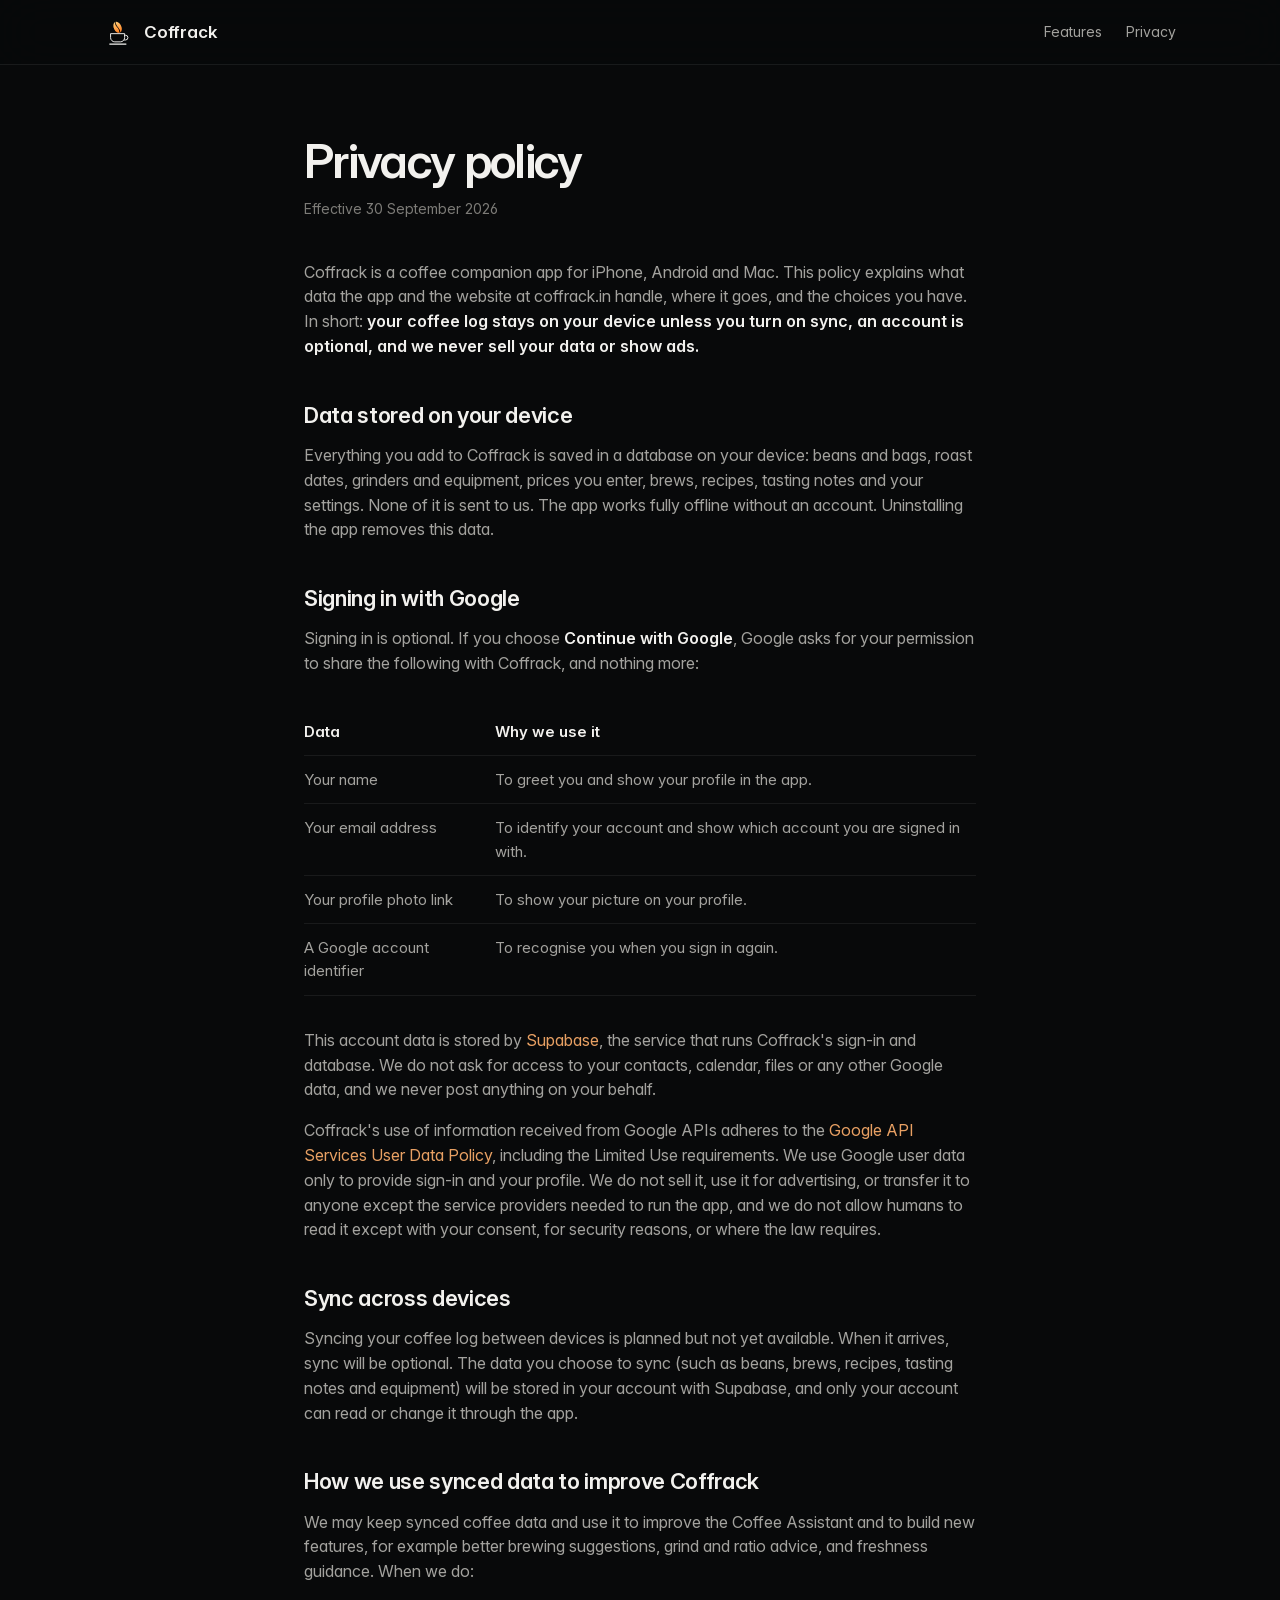
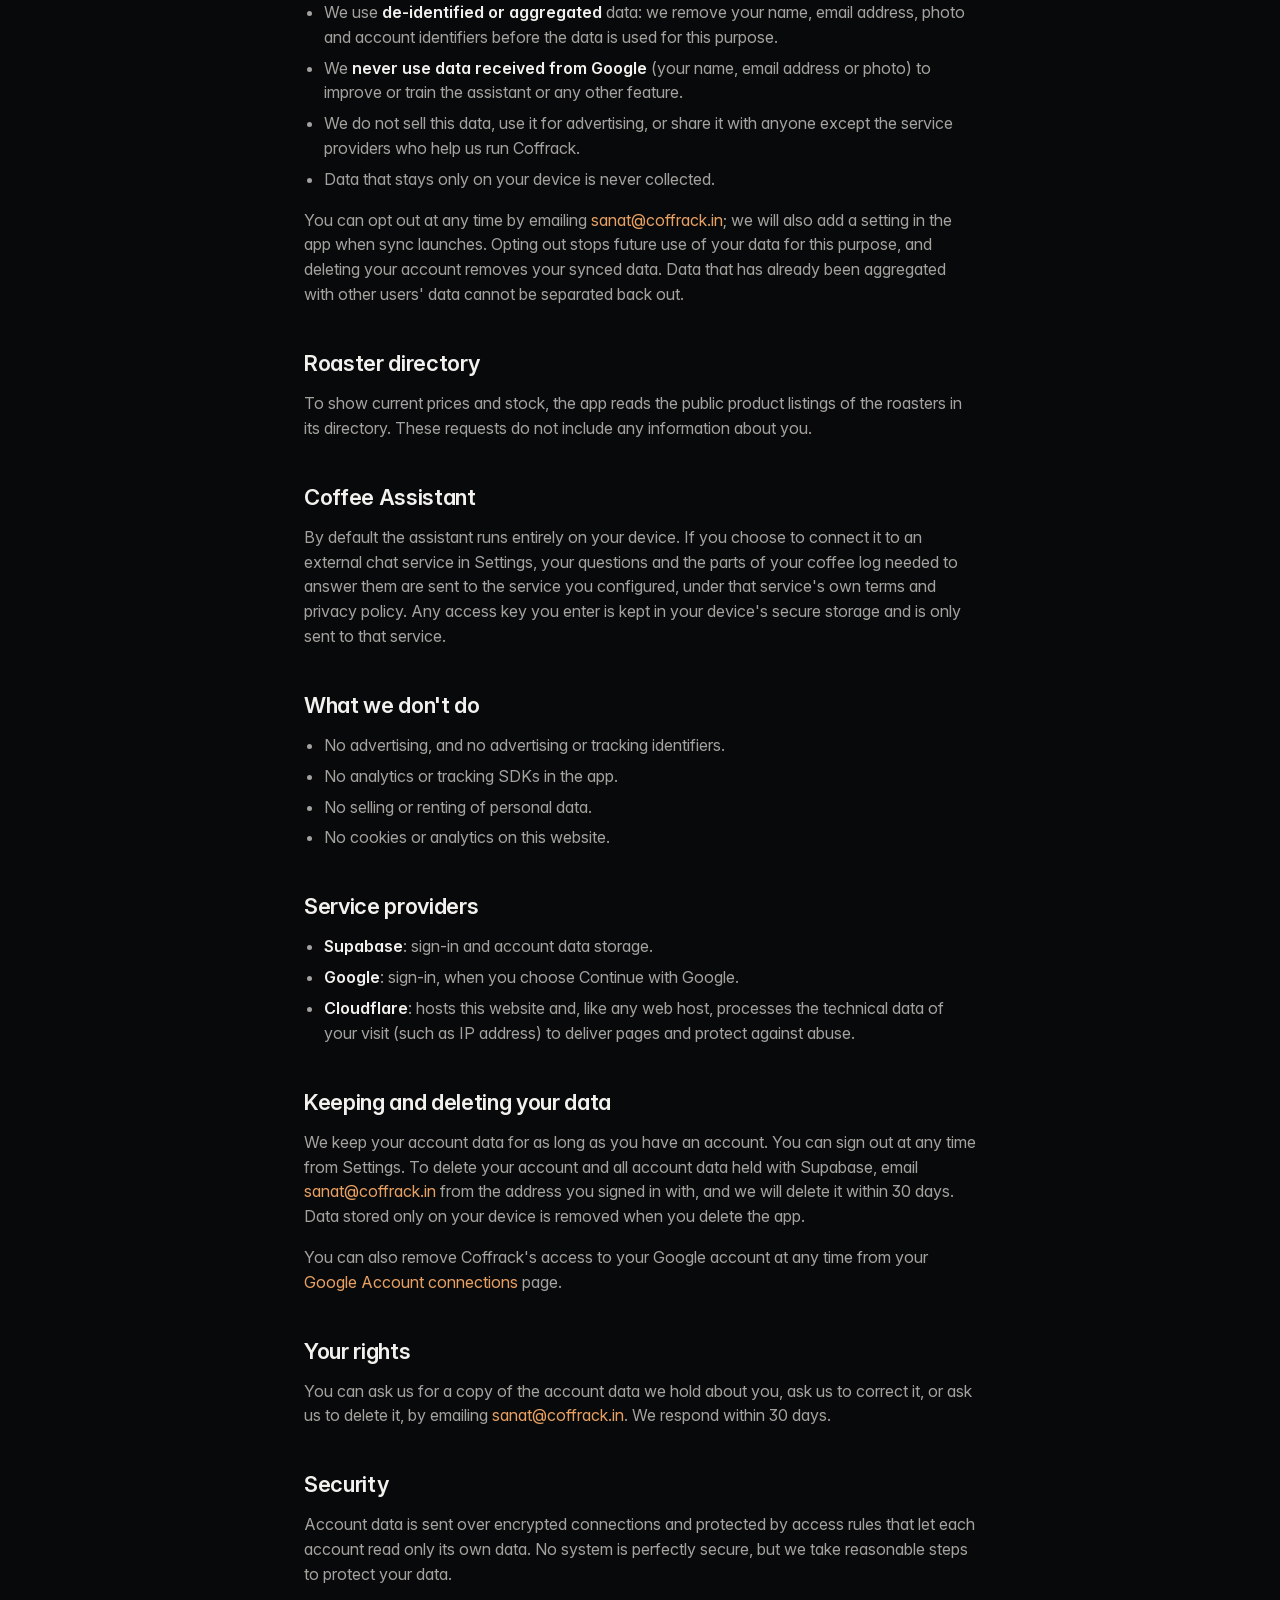
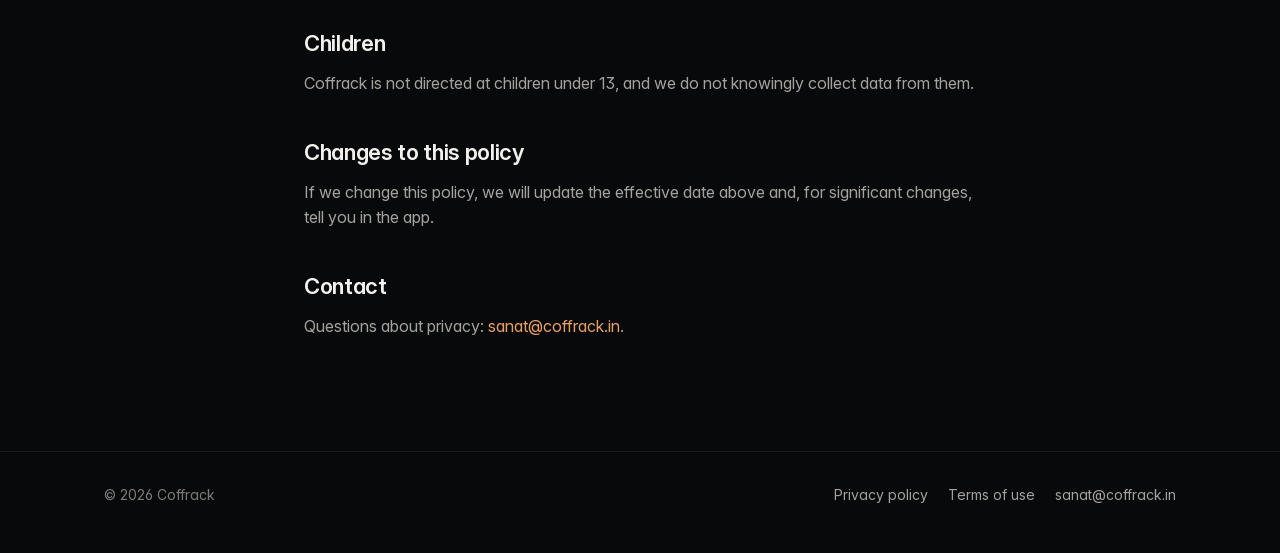
==== privacy/index.html @ 32c15b17 "feat: add Coffrack website with privacy policy and terms Static home page describing the app, plus t" ====
<!doctype html>
<html lang="en">
<head>
  <meta charset="utf-8">
  <meta name="viewport" content="width=device-width, initial-scale=1">
  <title>Privacy policy · Coffrack</title>
  <meta name="description" content="How the Coffrack app and website handle your data.">
  <meta name="theme-color" content="#08090A">
  <link rel="icon" href="../assets/logo/coffrack-logo-dark.svg" type="image/svg+xml">
  <link rel="apple-touch-icon" href="../assets/logo/coffrack-logo-dark-solid-256.png">
  <link rel="canonical" href="https://coffrack.in/privacy">
  <link rel="stylesheet" href="../styles.css">
</head>
<body>
  <a class="skip" href="#main">Skip to content</a>

  <header class="site-header">
    <div class="wrap">
      <a class="brand" href="../index.html" aria-label="Coffrack home">
        <img src="../assets/logo/coffrack-logo-dark.svg" alt="" width="30" height="30">
        Coffrack
      </a>
      <nav class="nav" aria-label="Main">
        <a href="../index.html#features">Features</a>
        <a href="../privacy/index.html" aria-current="page">Privacy</a>
      </nav>
    </div>
  </header>

  <main id="main" class="wrap doc">
    <h1>Privacy policy</h1>
    <p class="updated">Effective 30 September 2026</p>

    <p>
      Coffrack is a coffee companion app for iPhone, Android and Mac. This
      policy explains what data the app and the website at coffrack.in
      handle, where it goes, and the choices you have. In short:
      <strong>your coffee log stays on your device unless you turn on sync,
      an account is optional, and we never sell your data or show ads.</strong>
    </p>

    <h2>Data stored on your device</h2>
    <p>
      Everything you add to Coffrack is saved in a database on your device:
      beans and bags, roast dates, grinders and equipment, prices you enter,
      brews, recipes, tasting notes and your settings. None of it is sent to
      us. The app works fully offline without an account. Uninstalling the app
      removes this data.
    </p>

    <h2>Signing in with Google</h2>
    <p>
      Signing in is optional. If you choose <strong>Continue with
      Google</strong>, Google asks for your permission to share the following
      with Coffrack, and nothing more:
    </p>
    <div class="table-scroll">
      <table>
        <thead>
          <tr><th>Data</th><th>Why we use it</th></tr>
        </thead>
        <tbody>
          <tr><td>Your name</td><td>To greet you and show your profile in the app.</td></tr>
          <tr><td>Your email address</td><td>To identify your account and show which account you are signed in with.</td></tr>
          <tr><td>Your profile photo link</td><td>To show your picture on your profile.</td></tr>
          <tr><td>A Google account identifier</td><td>To recognise you when you sign in again.</td></tr>
        </tbody>
      </table>
    </div>
    <p>
      This account data is stored by <a href="https://supabase.com/privacy" rel="noopener">Supabase</a>,
      the service that runs Coffrack's sign-in and database. We do not ask for
      access to your contacts, calendar, files or any other Google data, and we
      never post anything on your behalf.
    </p>
    <p>
      Coffrack's use of information received from Google APIs adheres to the
      <a href="https://developers.google.com/terms/api-services-user-data-policy" rel="noopener">Google
      API Services User Data Policy</a>, including the Limited Use
      requirements. We use Google user data only to provide sign-in and your
      profile. We do not sell it, use it for advertising, or transfer it to
      anyone except the service providers needed to run the app, and we do not
      allow humans to read it except with your consent, for security reasons,
      or where the law requires.
    </p>

    <h2>Sync across devices</h2>
    <p>
      Syncing your coffee log between devices is planned but not yet
      available. When it arrives, sync will be optional. The data you choose
      to sync (such as beans, brews, recipes, tasting notes and equipment)
      will be stored in your account with Supabase, and only your account can
      read or change it through the app.
    </p>

    <h2>How we use synced data to improve Coffrack</h2>
    <p>
      We may keep synced coffee data and use it to improve the Coffee
      Assistant and to build new features, for example better brewing
      suggestions, grind and ratio advice, and freshness guidance. When we do:
    </p>
    <ul>
      <li>We use <strong>de-identified or aggregated</strong> data: we remove
        your name, email address, photo and account identifiers before the
        data is used for this purpose.</li>
      <li>We <strong>never use data received from Google</strong> (your name,
        email address or photo) to improve or train the assistant or any
        other feature.</li>
      <li>We do not sell this data, use it for advertising, or share it with
        anyone except the service providers who help us run Coffrack.</li>
      <li>Data that stays only on your device is never collected.</li>
    </ul>
    <p>
      You can opt out at any time by emailing
      <a href="mailto:sanat@coffrack.in">sanat@coffrack.in</a>; we will also
      add a setting in the app when sync launches. Opting out stops future use
      of your data for this purpose, and deleting your account removes your
      synced data. Data that has already been aggregated with other users'
      data cannot be separated back out.
    </p>

    <h2>Roaster directory</h2>
    <p>
      To show current prices and stock, the app reads the public product
      listings of the roasters in its directory. These requests do not
      include any information about you.
    </p>

    <h2>Coffee Assistant</h2>
    <p>
      By default the assistant runs entirely on your device. If you choose to
      connect it to an external chat service in Settings, your questions and
      the parts of your coffee log needed to answer them are sent to the
      service you configured, under that service's own terms and privacy
      policy. Any access key you enter is kept in your device's secure storage
      and is only sent to that service.
    </p>

    <h2>What we don't do</h2>
    <ul>
      <li>No advertising, and no advertising or tracking identifiers.</li>
      <li>No analytics or tracking SDKs in the app.</li>
      <li>No selling or renting of personal data.</li>
      <li>No cookies or analytics on this website.</li>
    </ul>

    <h2>Service providers</h2>
    <ul>
      <li><strong>Supabase</strong>: sign-in and account data storage.</li>
      <li><strong>Google</strong>: sign-in, when you choose Continue with Google.</li>
      <li><strong>Cloudflare</strong>: hosts this website and, like any web host, processes the technical data of your visit (such as IP address) to deliver pages and protect against abuse.</li>
    </ul>

    <h2>Keeping and deleting your data</h2>
    <p>
      We keep your account data for as long as you have an account. You can
      sign out at any time from Settings. To delete your account and all
      account data held with Supabase, email
      <a href="mailto:sanat@coffrack.in">sanat@coffrack.in</a> from the address
      you signed in with, and we will delete it within 30 days. Data stored
      only on your device is removed when you delete the app.
    </p>
    <p>
      You can also remove Coffrack's access to your Google account at any time
      from your <a href="https://myaccount.google.com/connections" rel="noopener">Google Account
      connections</a> page.
    </p>

    <h2>Your rights</h2>
    <p>
      You can ask us for a copy of the account data we hold about you, ask us
      to correct it, or ask us to delete it, by emailing
      <a href="mailto:sanat@coffrack.in">sanat@coffrack.in</a>. We respond
      within 30 days.
    </p>

    <h2>Security</h2>
    <p>
      Account data is sent over encrypted connections and protected by access
      rules that let each account read only its own data. No system is
      perfectly secure, but we take reasonable steps to protect your data.
    </p>

    <h2>Children</h2>
    <p>
      Coffrack is not directed at children under 13, and we do not knowingly
      collect data from them.
    </p>

    <h2>Changes to this policy</h2>
    <p>
      If we change this policy, we will update the effective date above and,
      for significant changes, tell you in the app.
    </p>

    <h2>Contact</h2>
    <p>
      Questions about privacy: <a href="mailto:sanat@coffrack.in">sanat@coffrack.in</a>.
    </p>
  </main>

  <footer class="site-footer">
    <div class="wrap">
      <span>© 2026 Coffrack</span>
      <nav aria-label="Footer">
        <a href="../privacy/index.html">Privacy policy</a>
        <a href="../tos/index.html">Terms of use</a>
        <a href="mailto:sanat@coffrack.in">sanat@coffrack.in</a>
      </nav>
    </div>
  </footer>
</body>
</html>
---- styles.css ----
/* Coffrack website. Colours, radii and type mirror the app's design tokens
   (docs/design/tokens.json in the app repository); keep them in sync. */

@font-face {
  font-family: "Inter";
  src: url("assets/fonts/InterVariable.ttf") format("truetype");
  font-weight: 100 900;
  font-display: swap;
}

:root {
  color-scheme: dark;

  --surface-0: #08090a;
  --surface-1: #0e0f11;
  --surface-2: #141517;
  --surface-3: #1a1b1e;
  --surface-4: #212226;
  --border-hairline: rgba(255, 255, 255, 0.07);
  --border-strong: rgba(255, 255, 255, 0.12);

  --text-primary: #f2f1ee;
  --text-secondary: #a3a29e;
  --text-tertiary: #7c7b77;
  --text-on-accent: #14100b;

  --accent: #d98e4a;
  --accent-hover: #e39b57;
  --accent-text: #e8a063;
  --accent-glow: rgba(217, 142, 74, 0.35);
  --accent-wash: rgba(217, 142, 74, 0.1);
  --info: #6fa8dc;
  --info-wash: rgba(111, 168, 220, 0.12);
  --success: #58b77a;

  --fresh-resting: #6fa8dc;
  --fresh-peak: #58b77a;
  --fresh-fading: #d9a54a;
  --fresh-stale: #8a8985;
  --fresh-on-resting: #8fbde6;
  --fresh-on-peak: #7ccb98;
  --fresh-on-fading: #e4b96a;
  --fresh-on-stale: #a3a29e;
  --fresh-wash-resting: rgba(111, 168, 220, 0.14);
  --fresh-wash-peak: rgba(88, 183, 122, 0.14);
  --fresh-wash-fading: rgba(217, 165, 74, 0.14);
  --fresh-wash-stale: rgba(138, 137, 133, 0.14);

  --radius-control: 8px;
  --radius-card: 14px;
  --radius-sheet: 22px;

  --page: 1120px;
  --gutter: 24px;
}

* {
  box-sizing: border-box;
}

html {
  -webkit-text-size-adjust: 100%;
  scroll-behavior: smooth;
}

body {
  margin: 0;
  background: var(--surface-0);
  color: var(--text-primary);
  font-family: "Inter", system-ui, -apple-system, "Segoe UI", sans-serif;
  font-size: 16px;
  line-height: 1.55;
  -webkit-font-smoothing: antialiased;
  font-feature-settings: "cv11", "ss01";
}

a {
  color: var(--accent-text);
  text-decoration: none;
}

a:hover {
  color: var(--accent-hover);
}

a:focus-visible,
button:focus-visible {
  outline: 2px solid var(--accent);
  outline-offset: 3px;
  border-radius: 4px;
}

img,
svg {
  display: block;
}

.wrap {
  width: 100%;
  max-width: var(--page);
  margin: 0 auto;
  padding: 0 var(--gutter);
}

.skip {
  position: absolute;
  left: -9999px;
}

.skip:focus {
  left: 16px;
  top: 16px;
  z-index: 10;
  background: var(--surface-3);
  padding: 8px 12px;
  border-radius: var(--radius-control);
}

/* ─── Header ─────────────────────────────────────────────────────────────── */

.site-header {
  position: sticky;
  top: 0;
  z-index: 5;
  background: rgba(8, 9, 10, 0.72);
  backdrop-filter: blur(24px);
  -webkit-backdrop-filter: blur(24px);
  border-bottom: 1px solid var(--border-hairline);
}

.site-header .wrap {
  display: flex;
  align-items: center;
  justify-content: space-between;
  height: 64px;
}

.brand {
  display: flex;
  align-items: center;
  gap: 10px;
  color: var(--text-primary);
  font-weight: 600;
  font-size: 17px;
  letter-spacing: -0.01em;
}

.brand:hover {
  color: var(--text-primary);
}

.brand img {
  width: 30px;
  height: 30px;
}

.nav {
  display: flex;
  gap: 24px;
  font-size: 14px;
}

.nav a {
  color: var(--text-secondary);
}

.nav a:hover {
  color: var(--text-primary);
}

/* ─── Type ───────────────────────────────────────────────────────────────── */

.overline {
  font-size: 12px;
  font-weight: 600;
  letter-spacing: 0.12em;
  text-transform: uppercase;
  color: var(--accent-text);
  margin: 0 0 12px;
}

h1,
h2,
h3 {
  margin: 0;
  font-weight: 600;
  text-wrap: balance;
}

h1 {
  font-size: clamp(40px, 7vw, 68px);
  line-height: 1.02;
  letter-spacing: -0.035em;
}

h2 {
  font-size: clamp(28px, 4vw, 40px);
  line-height: 1.1;
  letter-spacing: -0.025em;
}

h3 {
  font-size: 19px;
  line-height: 1.3;
  letter-spacing: -0.01em;
}

.lede {
  font-size: clamp(17px, 2vw, 20px);
  color: var(--text-secondary);
  max-width: 34em;
  text-wrap: pretty;
}

.muted {
  color: var(--text-secondary);
}

/* ─── Hero ───────────────────────────────────────────────────────────────── */

.hero {
  position: relative;
  overflow: hidden;
  padding: 88px 0 96px;
}

.hero::before {
  content: "";
  position: absolute;
  inset: -120px 0 auto;
  height: 720px;
  pointer-events: none;
  background:
    radial-gradient(55% 55% at 28% 18%, rgba(217, 142, 74, 0.22), transparent 70%),
    radial-gradient(35% 40% at 85% 45%, rgba(111, 168, 220, 0.09), transparent 70%);
}

.hero .wrap {
  position: relative;
  display: grid;
  grid-template-columns: 1.1fr 0.9fr;
  gap: 56px;
  align-items: center;
}

.hero .lede {
  margin: 22px 0 32px;
}

.pill {
  display: inline-flex;
  align-items: center;
  gap: 8px;
  padding: 6px 12px 6px 10px;
  border-radius: 999px;
  border: 1px solid var(--border-strong);
  background: var(--surface-2);
  font-size: 13px;
  color: var(--text-secondary);
  margin-bottom: 24px;
}

.pill .dot {
  width: 7px;
  height: 7px;
  border-radius: 50%;
  background: var(--accent);
  box-shadow: 0 0 10px var(--accent-glow);
}

.platforms {
  display: flex;
  flex-wrap: wrap;
  gap: 10px;
}

.platform {
  display: inline-flex;
  align-items: center;
  gap: 8px;
  height: 44px;
  padding: 0 16px;
  border-radius: var(--radius-control);
  border: 1px solid var(--border-strong);
  background: var(--surface-2);
  font-size: 14px;
  font-weight: 500;
  color: var(--text-primary);
}

.platform svg {
  width: 18px;
  height: 18px;
  color: var(--text-secondary);
}

/* ─── Phone mock ─────────────────────────────────────────────────────────── */

.phone {
  justify-self: center;
  width: 100%;
  max-width: 330px;
  aspect-ratio: 390 / 800;
  border-radius: 44px;
  padding: 12px;
  background: linear-gradient(160deg, #2a2b2f, #121315 60%);
  box-shadow:
    0 0 0 1px rgba(255, 255, 255, 0.08),
    0 40px 80px rgba(0, 0, 0, 0.6),
    0 0 120px rgba(217, 142, 74, 0.12);
}

.screen {
  position: relative;
  height: 100%;
  border-radius: 34px;
  overflow: hidden;
  background: var(--surface-0);
  padding: 44px 16px 16px;
  display: flex;
  flex-direction: column;
  gap: 12px;
  font-size: 13px;
}

.screen::before {
  content: "";
  position: absolute;
  inset: 0 0 auto;
  height: 260px;
  background: radial-gradient(80% 70% at 30% 0%, rgba(217, 142, 74, 0.2), transparent 70%);
  pointer-events: none;
}

.screen > * {
  position: relative;
}

.notch {
  position: absolute;
  top: 12px;
  left: 50%;
  translate: -50% 0;
  width: 96px;
  height: 26px;
  border-radius: 999px;
  background: #000;
}

.screen .date {
  color: var(--text-secondary);
  font-size: 12px;
}

.screen .hello {
  font-size: 24px;
  font-weight: 600;
  letter-spacing: -0.02em;
  line-height: 1.1;
  margin-top: -6px;
}

.card {
  background: var(--surface-2);
  border: 1px solid var(--border-hairline);
  border-radius: var(--radius-card);
  padding: 14px;
}

.row {
  display: flex;
  align-items: center;
  justify-content: space-between;
  gap: 10px;
}

.label {
  font-size: 11px;
  font-weight: 600;
  letter-spacing: 0.1em;
  text-transform: uppercase;
  color: var(--text-tertiary);
}

.strong {
  font-weight: 600;
}

.small {
  font-size: 12px;
  color: var(--text-secondary);
}

.chip {
  display: inline-flex;
  align-items: center;
  gap: 6px;
  height: 22px;
  padding: 0 8px;
  border-radius: 999px;
  font-size: 11px;
  font-weight: 600;
  white-space: nowrap;
}

.chip::before {
  content: "";
  width: 6px;
  height: 6px;
  border-radius: 50%;
  background: currentColor;
}

.chip.peak {
  background: var(--fresh-wash-peak);
  color: var(--fresh-on-peak);
}

.chip.resting {
  background: var(--fresh-wash-resting);
  color: var(--fresh-on-resting);
}

.chip.fading {
  background: var(--fresh-wash-fading);
  color: var(--fresh-on-fading);
}

.chip.stale {
  background: var(--fresh-wash-stale);
  color: var(--fresh-on-stale);
}

.chip.stock {
  background: rgba(88, 183, 122, 0.14);
  color: var(--fresh-on-peak);
}

.track {
  height: 6px;
  border-radius: 999px;
  background: rgba(255, 255, 255, 0.08);
  overflow: hidden;
  margin-top: 10px;
}

.track > span {
  display: block;
  height: 100%;
  border-radius: inherit;
}

.bag {
  width: 38px;
  height: 46px;
  border-radius: 8px 8px 10px 10px;
  background: linear-gradient(180deg, #9a6b3f, #5e3b22);
  flex: none;
  position: relative;
}

.bag::after {
  content: "";
  position: absolute;
  left: 7px;
  right: 7px;
  top: 14px;
  height: 14px;
  border-radius: 3px;
  background: rgba(242, 241, 238, 0.85);
}

.timer {
  font-size: 40px;
  font-weight: 500;
  letter-spacing: -0.03em;
  font-variant-numeric: tabular-nums;
  line-height: 1;
}

.steps {
  display: flex;
  gap: 4px;
  margin-top: 12px;
}

.steps span {
  flex: 1;
  height: 4px;
  border-radius: 999px;
  background: rgba(255, 255, 255, 0.08);
}

.steps span.done {
  background: var(--accent);
}

.steps span.now {
  background: linear-gradient(90deg, var(--accent) 55%, rgba(255, 255, 255, 0.08) 55%);
}

.btn {
  display: flex;
  align-items: center;
  justify-content: center;
  height: 40px;
  border-radius: var(--radius-control);
  background: var(--accent);
  color: var(--text-on-accent);
  font-weight: 600;
  font-size: 13px;
  box-shadow: 0 0 24px var(--accent-glow);
}

.tabbar {
  margin-top: auto;
  display: flex;
  justify-content: space-around;
  padding: 10px 0 2px;
  border-top: 1px solid var(--border-hairline);
  font-size: 10px;
  color: var(--text-tertiary);
}

.tabbar span.on {
  color: var(--accent-text);
}

/* ─── Sections ───────────────────────────────────────────────────────────── */

section {
  padding: 96px 0;
  border-top: 1px solid var(--border-hairline);
}

.section-head {
  max-width: 640px;
  margin-bottom: 48px;
}

.section-head .lede {
  margin-top: 16px;
}

.pillars {
  display: grid;
  grid-template-columns: repeat(2, 1fr);
  gap: 16px;
}

.pillar {
  display: flex;
  flex-direction: column;
  gap: 20px;
  background: var(--surface-1);
  border: 1px solid var(--border-hairline);
  border-radius: var(--radius-sheet);
  padding: 28px;
}

.pillar p {
  margin: 8px 0 0;
  color: var(--text-secondary);
}

.pillar .demo {
  margin-top: auto;
  font-size: 13px;
}

.icon {
  width: 40px;
  height: 40px;
  border-radius: 10px;
  display: grid;
  place-items: center;
  background: var(--accent-wash);
  color: var(--accent-text);
}

.icon svg {
  width: 20px;
  height: 20px;
}

.tiles {
  display: grid;
  grid-template-columns: repeat(3, 1fr);
  gap: 8px;
}

.tile {
  background: var(--surface-2);
  border: 1px solid var(--border-hairline);
  border-radius: 10px;
  padding: 10px 12px;
  font-size: 12px;
  color: var(--text-secondary);
}

.tile b {
  display: block;
  color: var(--text-primary);
  font-weight: 600;
  font-size: 13px;
}

.list {
  display: flex;
  flex-direction: column;
  border: 1px solid var(--border-hairline);
  border-radius: var(--radius-card);
  background: var(--surface-2);
}

.list > div {
  padding: 10px 14px;
}

.list > div + div {
  border-top: 1px solid var(--border-hairline);
}

.price {
  font-variant-numeric: tabular-nums;
  font-weight: 600;
}

/* Freshness strip */

.stages {
  display: grid;
  grid-template-columns: minmax(130px, 1fr) 2.2fr 2.6fr minmax(130px, 1.3fr);
  gap: 6px;
}

.stage {
  border-radius: var(--radius-card);
  padding: 18px 16px;
  min-height: 132px;
  display: flex;
  flex-direction: column;
  justify-content: space-between;
  border: 1px solid var(--border-hairline);
}

.stage .days {
  font-size: 13px;
  color: var(--text-secondary);
  font-variant-numeric: tabular-nums;
}

.stage.resting {
  background: var(--fresh-wash-resting);
}

.stage.peak {
  background: var(--fresh-wash-peak);
}

.stage.fading {
  background: var(--fresh-wash-fading);
}

.stage.stale {
  background: var(--fresh-wash-stale);
}

.stage .name {
  font-weight: 600;
  font-size: 17px;
}

.stage.resting .name {
  color: var(--fresh-on-resting);
}

.stage.peak .name {
  color: var(--fresh-on-peak);
}

.stage.fading .name {
  color: var(--fresh-on-fading);
}

.stage.stale .name {
  color: var(--fresh-on-stale);
}

.stage-note {
  margin-top: 16px;
  font-size: 14px;
  color: var(--text-tertiary);
}

/* Split feature rows */

.split {
  display: grid;
  grid-template-columns: 1fr 1fr;
  gap: 16px;
}

.feature {
  background: var(--surface-1);
  border: 1px solid var(--border-hairline);
  border-radius: var(--radius-sheet);
  padding: 28px;
  display: flex;
  flex-direction: column;
  gap: 20px;
}

.feature p {
  margin: 8px 0 0;
  color: var(--text-secondary);
}

.bubbles {
  display: flex;
  flex-direction: column;
  gap: 8px;
  font-size: 14px;
  margin-top: auto;
}

.bubble {
  max-width: 88%;
  padding: 10px 14px;
  border-radius: 16px;
  line-height: 1.45;
}

.bubble.me {
  align-self: flex-end;
  background: var(--accent-wash);
  border: 1px solid rgba(217, 142, 74, 0.25);
  border-bottom-right-radius: 6px;
}

.bubble.it {
  background: var(--surface-2);
  border: 1px solid var(--border-hairline);
  border-bottom-left-radius: 6px;
  color: var(--text-secondary);
}

.bubble.it b {
  color: var(--text-primary);
  font-weight: 600;
}

/* Principles */

.principles {
  display: grid;
  grid-template-columns: repeat(3, 1fr);
  gap: 32px;
}

.principles h3 {
  margin: 16px 0 8px;
}

.principles p {
  margin: 0;
  color: var(--text-secondary);
}

/* CTA */

.cta {
  text-align: center;
  position: relative;
  overflow: hidden;
}

.cta::before {
  content: "";
  position: absolute;
  inset: 0;
  background: radial-gradient(45% 70% at 50% 100%, rgba(217, 142, 74, 0.16), transparent 70%);
  pointer-events: none;
}

.cta .wrap {
  position: relative;
}

.cta img {
  width: 72px;
  height: 72px;
  margin: 0 auto 24px;
}

.cta .lede {
  margin: 16px auto 32px;
}

.cta .platforms {
  justify-content: center;
}

/* ─── Footer ─────────────────────────────────────────────────────────────── */

.site-footer {
  border-top: 1px solid var(--border-hairline);
  padding: 32px 0 48px;
  font-size: 14px;
  color: var(--text-tertiary);
}

.site-footer .wrap {
  display: flex;
  flex-wrap: wrap;
  justify-content: space-between;
  gap: 16px;
}

.site-footer nav {
  display: flex;
  flex-wrap: wrap;
  gap: 20px;
}

.site-footer a {
  color: var(--text-secondary);
}

.site-footer a:hover {
  color: var(--text-primary);
}

/* ─── Legal pages ────────────────────────────────────────────────────────── */

.doc {
  max-width: 720px;
  padding-top: 72px;
  padding-bottom: 96px;
}

.doc h1 {
  font-size: clamp(34px, 5vw, 48px);
}

.doc .updated {
  color: var(--text-tertiary);
  font-size: 14px;
  margin: 12px 0 40px;
}

.doc h2 {
  font-size: 22px;
  letter-spacing: -0.015em;
  margin: 44px 0 12px;
}

.doc p,
.doc li {
  color: var(--text-secondary);
}

.doc strong {
  color: var(--text-primary);
  font-weight: 600;
}

.doc ul {
  padding-left: 20px;
}

.doc li + li {
  margin-top: 6px;
}

.doc table {
  width: 100%;
  border-collapse: collapse;
  font-size: 15px;
  margin: 16px 0;
}

.doc th,
.doc td {
  text-align: left;
  vertical-align: top;
  padding: 12px 12px 12px 0;
  border-bottom: 1px solid var(--border-hairline);
}

.doc th {
  color: var(--text-primary);
  font-weight: 600;
}

.doc td {
  color: var(--text-secondary);
}

.table-scroll {
  overflow-x: auto;
}

/* ─── Responsive ─────────────────────────────────────────────────────────── */

@media (max-width: 900px) {
  .hero .wrap {
    grid-template-columns: 1fr;
    gap: 56px;
  }

  .pillars,
  .split {
    grid-template-columns: 1fr;
  }

  .principles {
    grid-template-columns: 1fr;
    gap: 36px;
  }
}

@media (max-width: 640px) {
  :root {
    --gutter: 16px;
  }

  .nav a.hide-sm {
    display: none;
  }

  .hero {
    padding: 56px 0 72px;
  }

  section {
    padding: 72px 0;
  }

  .pillar,
  .feature {
    padding: 22px;
  }

  .stages {
    grid-template-columns: 1fr 1fr;
  }

  .tiles {
    grid-template-columns: repeat(2, 1fr);
  }
}

@media (prefers-reduced-motion: reduce) {
  html {
    scroll-behavior: auto;
  }
}
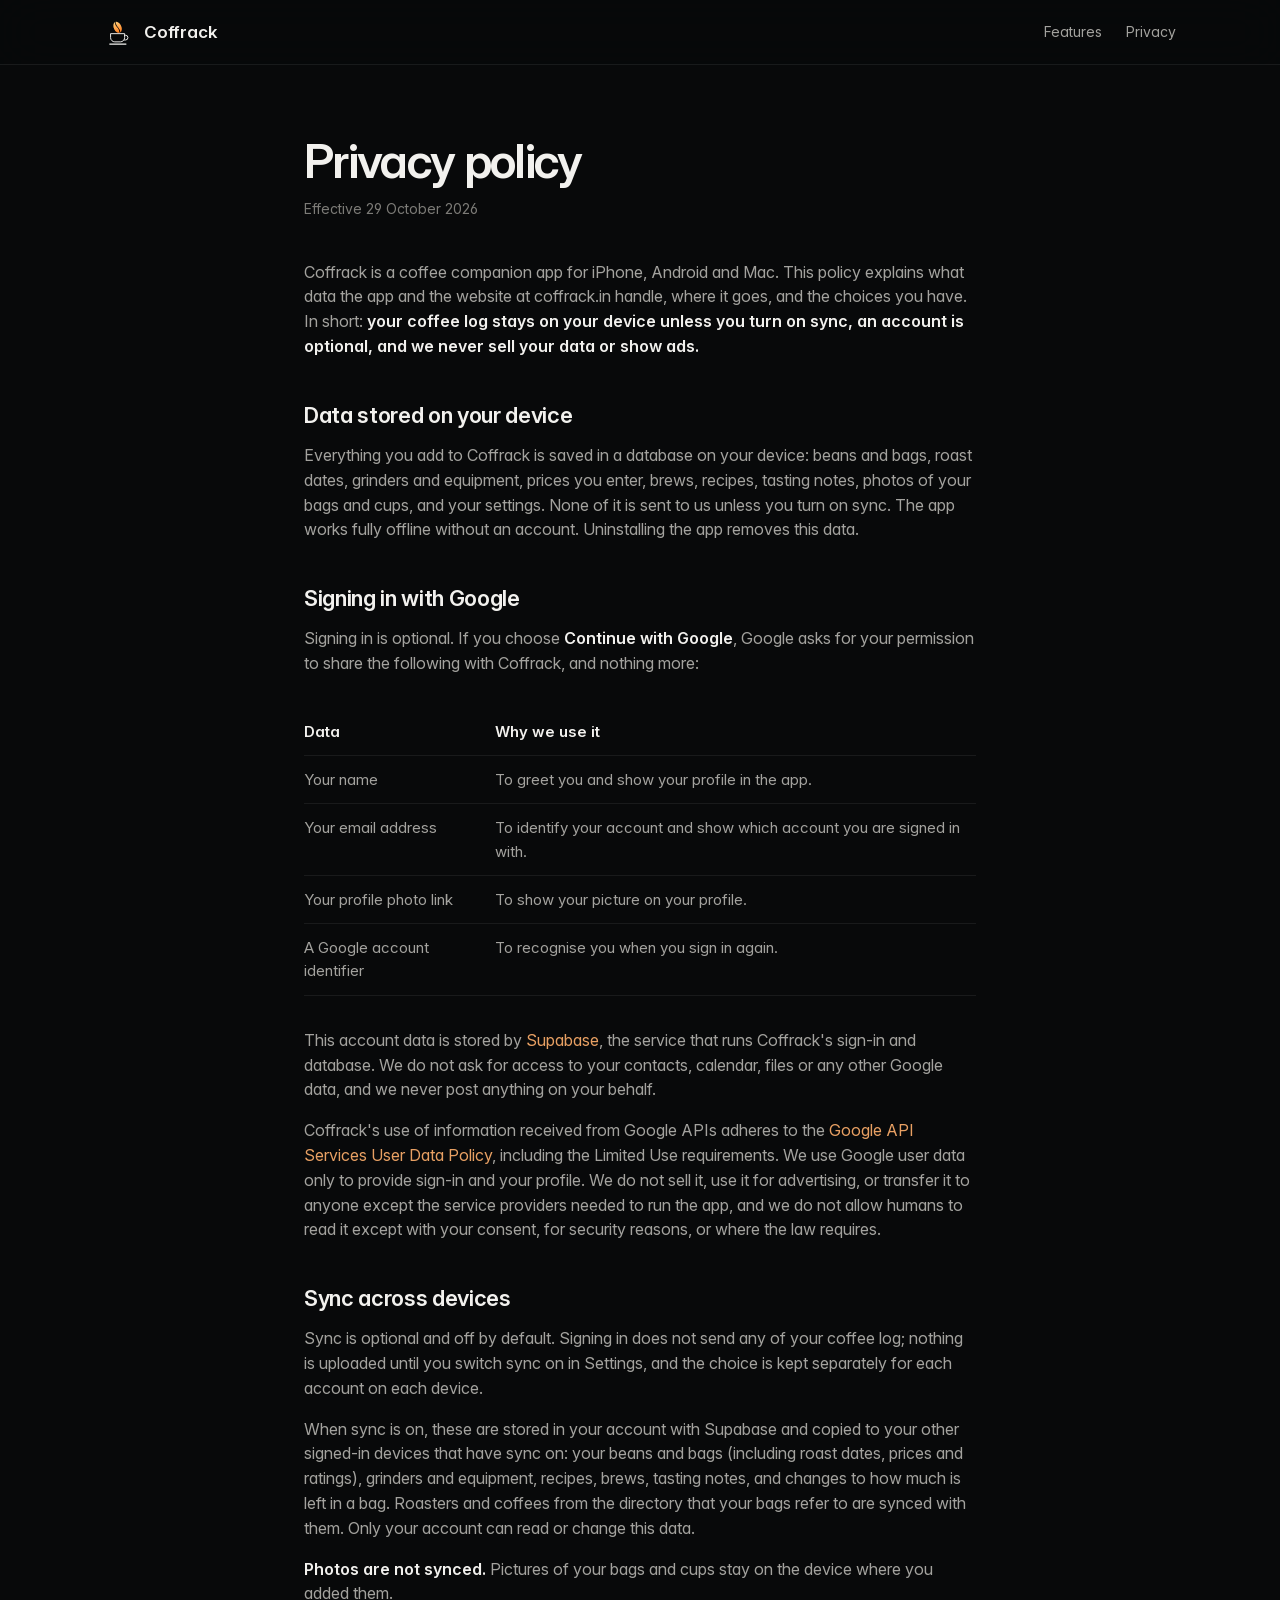
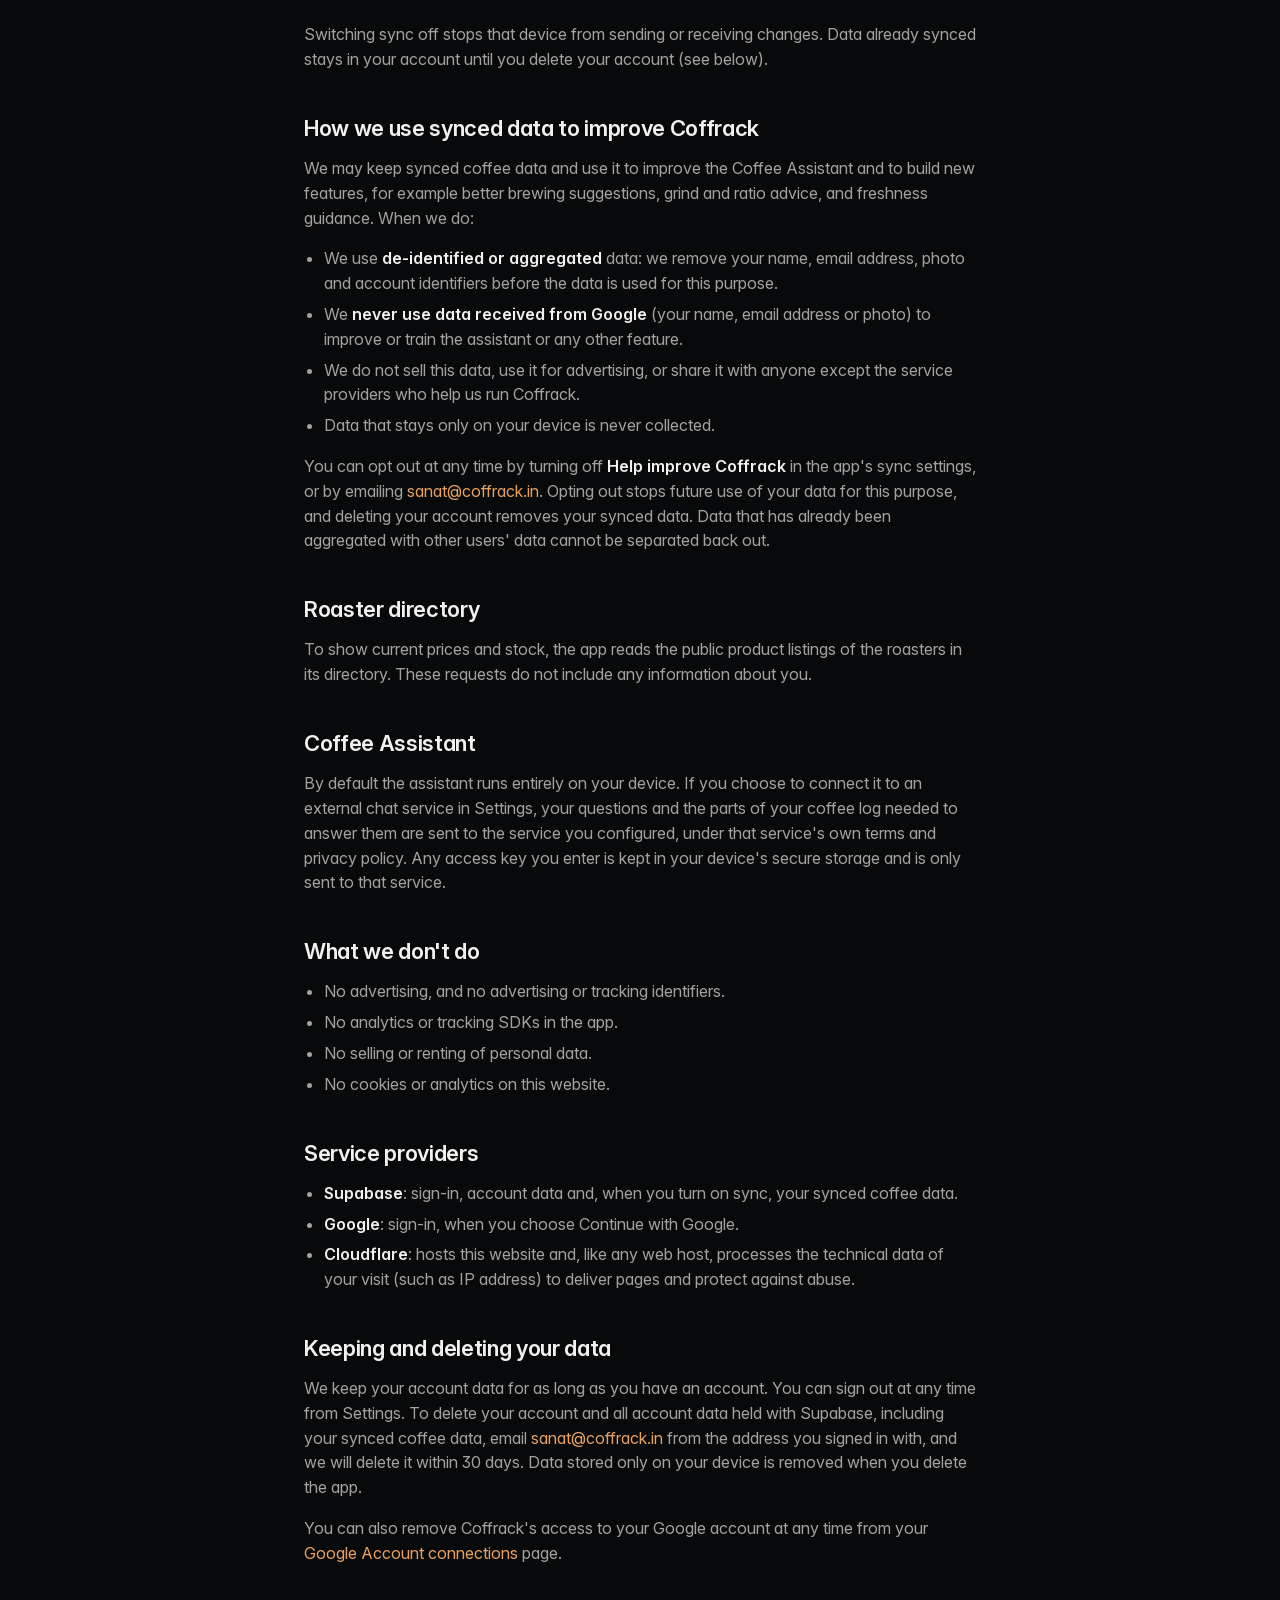
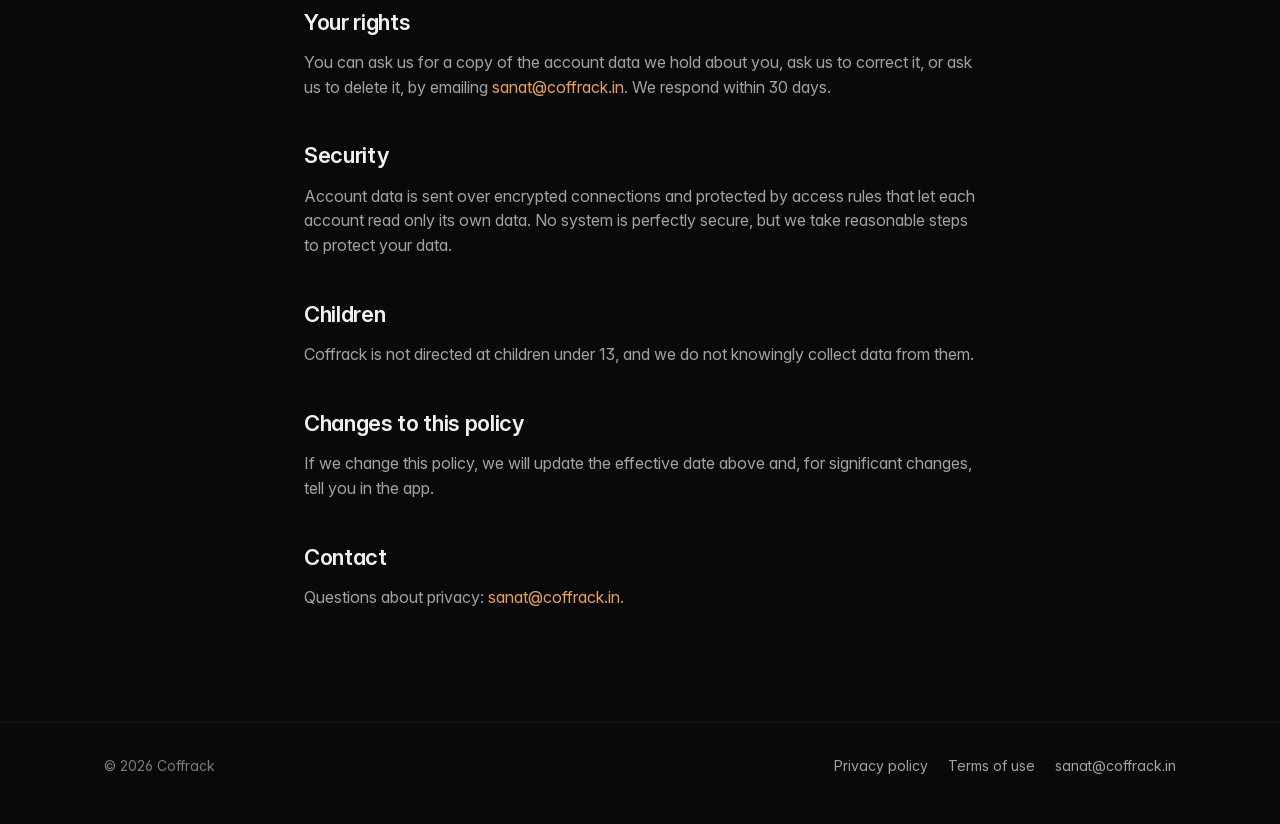
==== commit c83b40d6: "docs: describe opt-in sync in the privacy policy Sync is live: say what it sends, that it stays off " ====
--- a/privacy/index.html
+++ b/privacy/index.html
@@ -29,7 +29,7 @@
 
   <main id="main" class="wrap doc">
     <h1>Privacy policy</h1>
-    <p class="updated">Effective 30 September 2026</p>
+    <p class="updated">Effective 29 October 2026</p>
 
     <p>
       Coffrack is a coffee companion app for iPhone, Android and Mac. This
@@ -43,9 +43,10 @@
     <p>
       Everything you add to Coffrack is saved in a database on your device:
       beans and bags, roast dates, grinders and equipment, prices you enter,
-      brews, recipes, tasting notes and your settings. None of it is sent to
-      us. The app works fully offline without an account. Uninstalling the app
-      removes this data.
+      brews, recipes, tasting notes, photos of your bags and cups, and your
+      settings. None of it is sent to us unless you turn on sync. The app
+      works fully offline without an account. Uninstalling the app removes
+      this data.
     </p>
 
     <h2>Signing in with Google</h2>
@@ -86,11 +87,28 @@
 
     <h2>Sync across devices</h2>
     <p>
-      Syncing your coffee log between devices is planned but not yet
-      available. When it arrives, sync will be optional. The data you choose
-      to sync (such as beans, brews, recipes, tasting notes and equipment)
-      will be stored in your account with Supabase, and only your account can
-      read or change it through the app.
+      Sync is optional and off by default. Signing in does not send any of
+      your coffee log; nothing is uploaded until you switch sync on in
+      Settings, and the choice is kept separately for each account on each
+      device.
+    </p>
+    <p>
+      When sync is on, these are stored in your account with Supabase and
+      copied to your other signed-in devices that have sync on: your beans
+      and bags (including roast dates, prices and ratings), grinders and
+      equipment, recipes, brews, tasting notes, and changes to how much is
+      left in a bag. Roasters and coffees from the directory that your bags
+      refer to are synced with them. Only your account can read or change
+      this data.
+    </p>
+    <p>
+      <strong>Photos are not synced.</strong> Pictures of your bags and cups
+      stay on the device where you added them.
+    </p>
+    <p>
+      Switching sync off stops that device from sending or receiving changes.
+      Data already synced stays in your account until you delete your
+      account (see below).
     </p>
 
     <h2>How we use synced data to improve Coffrack</h2>
@@ -111,9 +129,9 @@
       <li>Data that stays only on your device is never collected.</li>
     </ul>
     <p>
-      You can opt out at any time by emailing
-      <a href="mailto:sanat@coffrack.in">sanat@coffrack.in</a>; we will also
-      add a setting in the app when sync launches. Opting out stops future use
+      You can opt out at any time by turning off <strong>Help improve
+      Coffrack</strong> in the app's sync settings, or by emailing
+      <a href="mailto:sanat@coffrack.in">sanat@coffrack.in</a>. Opting out stops future use
       of your data for this purpose, and deleting your account removes your
       synced data. Data that has already been aggregated with other users'
       data cannot be separated back out.
@@ -146,7 +164,7 @@
 
     <h2>Service providers</h2>
     <ul>
-      <li><strong>Supabase</strong>: sign-in and account data storage.</li>
+      <li><strong>Supabase</strong>: sign-in, account data and, when you turn on sync, your synced coffee data.</li>
       <li><strong>Google</strong>: sign-in, when you choose Continue with Google.</li>
       <li><strong>Cloudflare</strong>: hosts this website and, like any web host, processes the technical data of your visit (such as IP address) to deliver pages and protect against abuse.</li>
     </ul>
@@ -155,7 +173,7 @@
     <p>
       We keep your account data for as long as you have an account. You can
       sign out at any time from Settings. To delete your account and all
-      account data held with Supabase, email
+      account data held with Supabase, including your synced coffee data, email
       <a href="mailto:sanat@coffrack.in">sanat@coffrack.in</a> from the address
       you signed in with, and we will delete it within 30 days. Data stored
       only on your device is removed when you delete the app.
--- a/styles.css
+++ b/styles.css
@@ -294,15 +294,16 @@
   color: var(--text-secondary);
 }
 
-/* ─── Phone mock ─────────────────────────────────────────────────────────── */
-
-.phone {
+/* ─── Screenshots ────────────────────────────────────────────────────────── */
+
+/* A phone frame around a real app screenshot (390 × 844 points). */
+.device {
   justify-self: center;
   width: 100%;
-  max-width: 330px;
-  aspect-ratio: 390 / 800;
-  border-radius: 44px;
-  padding: 12px;
+  max-width: 300px;
+  margin: 0;
+  padding: 10px;
+  border-radius: 46px;
   background: linear-gradient(160deg, #2a2b2f, #121315 60%);
   box-shadow:
     0 0 0 1px rgba(255, 255, 255, 0.08),
@@ -310,76 +311,95 @@
     0 0 120px rgba(217, 142, 74, 0.12);
 }
 
-.screen {
-  position: relative;
-  height: 100%;
-  border-radius: 34px;
-  overflow: hidden;
+.device img {
+  display: block;
+  width: 100%;
+  height: auto;
+  aspect-ratio: 390 / 844;
+  border-radius: 37px;
   background: var(--surface-0);
-  padding: 44px 16px 16px;
-  display: flex;
-  flex-direction: column;
-  gap: 12px;
-  font-size: 13px;
-}
-
-.screen::before {
-  content: "";
-  position: absolute;
-  inset: 0 0 auto;
-  height: 260px;
-  background: radial-gradient(80% 70% at 30% 0%, rgba(217, 142, 74, 0.2), transparent 70%);
-  pointer-events: none;
-}
-
-.screen > * {
-  position: relative;
-}
-
-.notch {
-  position: absolute;
-  top: 12px;
-  left: 50%;
-  translate: -50% 0;
-  width: 96px;
-  height: 26px;
-  border-radius: 999px;
-  background: #000;
-}
-
-.screen .date {
-  color: var(--text-secondary);
+}
+
+.hero-device {
+  max-width: 330px;
+}
+
+/* A Mac window around a desktop screenshot. */
+.window {
+  margin: 96px 0 0;
+}
+
+.window img {
+  display: block;
+  width: 100%;
+  height: auto;
+  aspect-ratio: 16 / 10;
+  border-radius: var(--radius-sheet);
+  background: var(--surface-0);
+  box-shadow:
+    0 0 0 1px var(--border-strong),
+    0 40px 80px rgba(0, 0, 0, 0.6),
+    0 0 160px rgba(217, 142, 74, 0.1);
+}
+
+.window figcaption {
+  margin-top: 20px;
+  text-align: center;
+  color: var(--text-secondary);
+}
+
+.showcase {
+  display: grid;
+  grid-template-columns: 1fr 1fr;
+  gap: 56px;
+  align-items: center;
+}
+
+.showcase + .showcase {
+  margin-top: 96px;
+}
+
+.showcase:nth-of-type(even) .showcase-text {
+  order: 2;
+}
+
+.showcase-text {
+  max-width: 440px;
+  justify-self: center;
+}
+
+.showcase-text h3 {
+  font-size: 26px;
+  letter-spacing: -0.02em;
+}
+
+.showcase-text p {
+  margin: 12px 0 0;
+  color: var(--text-secondary);
+  font-size: 17px;
+}
+
+.credits {
+  max-width: 760px;
+  margin: 48px auto 0;
+  text-align: center;
   font-size: 12px;
-}
-
-.screen .hello {
-  font-size: 24px;
-  font-weight: 600;
-  letter-spacing: -0.02em;
-  line-height: 1.1;
-  margin-top: -6px;
-}
-
-.card {
-  background: var(--surface-2);
-  border: 1px solid var(--border-hairline);
-  border-radius: var(--radius-card);
-  padding: 14px;
-}
+  color: var(--text-tertiary);
+}
+
+.credits a {
+  color: var(--text-secondary);
+  text-decoration: underline;
+  text-decoration-color: var(--border-strong);
+}
+
+/* ─── Small parts ────────────────────────────────────────────────────────── */
 
 .row {
   display: flex;
   align-items: center;
   justify-content: space-between;
   gap: 10px;
-}
-
-.label {
-  font-size: 11px;
-  font-weight: 600;
-  letter-spacing: 0.1em;
-  text-transform: uppercase;
-  color: var(--text-tertiary);
 }
 
 .strong {
@@ -436,95 +456,6 @@
   color: var(--fresh-on-peak);
 }
 
-.track {
-  height: 6px;
-  border-radius: 999px;
-  background: rgba(255, 255, 255, 0.08);
-  overflow: hidden;
-  margin-top: 10px;
-}
-
-.track > span {
-  display: block;
-  height: 100%;
-  border-radius: inherit;
-}
-
-.bag {
-  width: 38px;
-  height: 46px;
-  border-radius: 8px 8px 10px 10px;
-  background: linear-gradient(180deg, #9a6b3f, #5e3b22);
-  flex: none;
-  position: relative;
-}
-
-.bag::after {
-  content: "";
-  position: absolute;
-  left: 7px;
-  right: 7px;
-  top: 14px;
-  height: 14px;
-  border-radius: 3px;
-  background: rgba(242, 241, 238, 0.85);
-}
-
-.timer {
-  font-size: 40px;
-  font-weight: 500;
-  letter-spacing: -0.03em;
-  font-variant-numeric: tabular-nums;
-  line-height: 1;
-}
-
-.steps {
-  display: flex;
-  gap: 4px;
-  margin-top: 12px;
-}
-
-.steps span {
-  flex: 1;
-  height: 4px;
-  border-radius: 999px;
-  background: rgba(255, 255, 255, 0.08);
-}
-
-.steps span.done {
-  background: var(--accent);
-}
-
-.steps span.now {
-  background: linear-gradient(90deg, var(--accent) 55%, rgba(255, 255, 255, 0.08) 55%);
-}
-
-.btn {
-  display: flex;
-  align-items: center;
-  justify-content: center;
-  height: 40px;
-  border-radius: var(--radius-control);
-  background: var(--accent);
-  color: var(--text-on-accent);
-  font-weight: 600;
-  font-size: 13px;
-  box-shadow: 0 0 24px var(--accent-glow);
-}
-
-.tabbar {
-  margin-top: auto;
-  display: flex;
-  justify-content: space-around;
-  padding: 10px 0 2px;
-  border-top: 1px solid var(--border-hairline);
-  font-size: 10px;
-  color: var(--text-tertiary);
-}
-
-.tabbar span.on {
-  color: var(--accent-text);
-}
 
 /* ─── Sections ───────────────────────────────────────────────────────────── */
 
@@ -716,6 +647,11 @@
   color: var(--text-secondary);
 }
 
+.feature .list {
+  margin-top: auto;
+  font-size: 13px;
+}
+
 .bubbles {
   display: flex;
   flex-direction: column;
@@ -909,6 +845,23 @@
     gap: 56px;
   }
 
+  .showcase {
+    grid-template-columns: 1fr;
+    gap: 36px;
+  }
+
+  .showcase:nth-of-type(even) .showcase-text {
+    order: 0;
+  }
+
+  .showcase-text {
+    justify-self: start;
+  }
+
+  .window {
+    margin-top: 72px;
+  }
+
   .pillars,
   .split {
     grid-template-columns: 1fr;
@@ -949,6 +902,24 @@
   .tiles {
     grid-template-columns: repeat(2, 1fr);
   }
+
+  .device {
+    max-width: 260px;
+    padding: 8px;
+    border-radius: 40px;
+  }
+
+  .device img {
+    border-radius: 33px;
+  }
+
+  .showcase + .showcase {
+    margin-top: 72px;
+  }
+
+  .window img {
+    border-radius: var(--radius-card);
+  }
 }
 
 @media (prefers-reduced-motion: reduce) {
